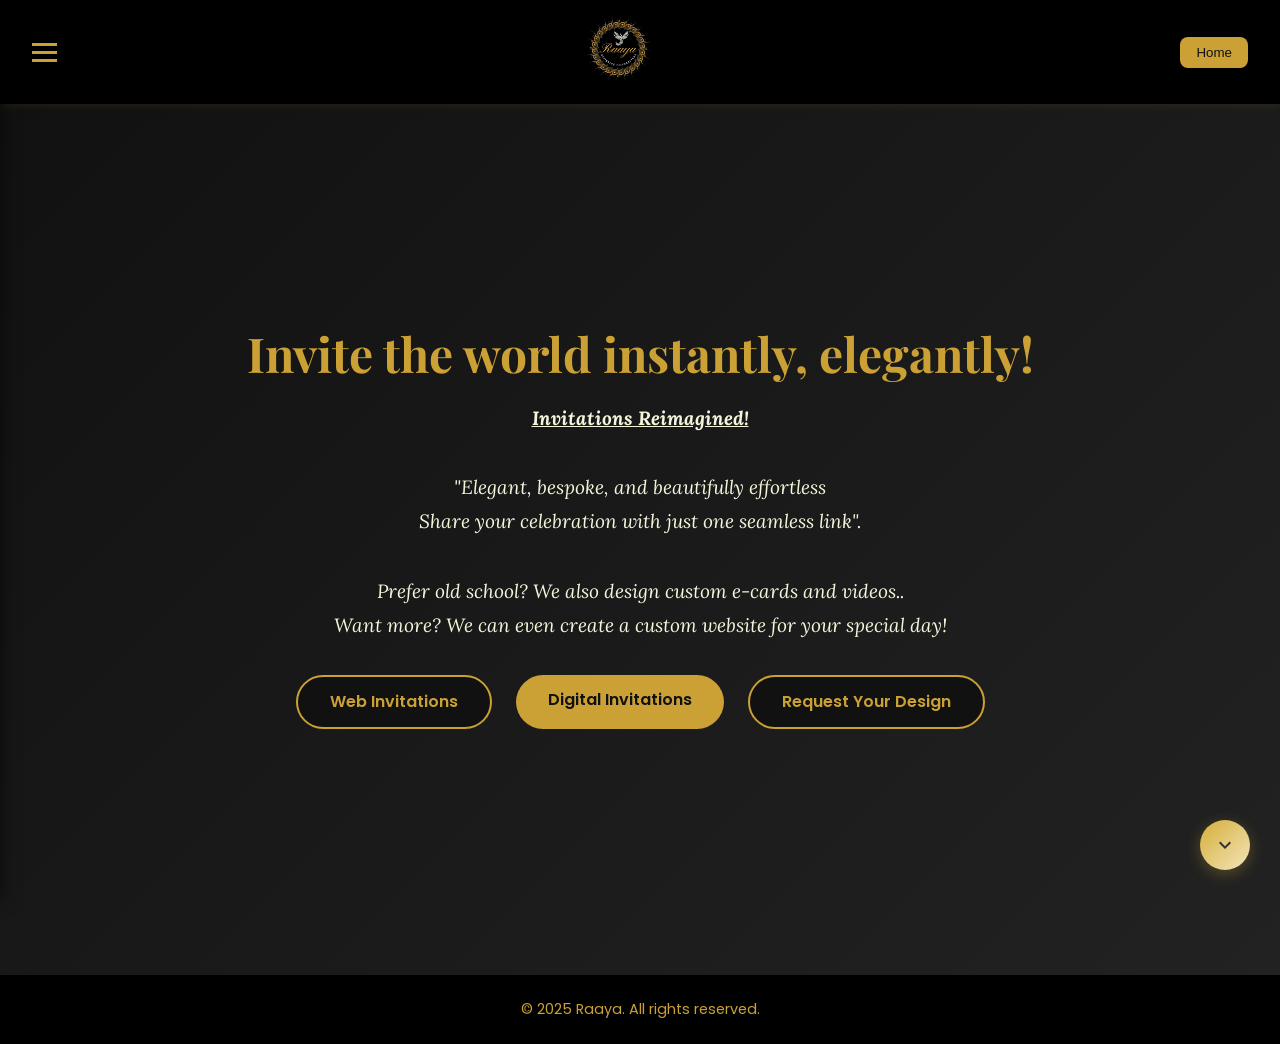
==== index.html @ 89b3c179 "final commit" ====
<!DOCTYPE html>
<html lang="en">
<head>
<meta charset="UTF-8">
<meta name="viewport" content="width=device-width, initial-scale=1.0">
<title>Luxury Digital Invitations</title>
<link rel="stylesheet" href="styles.css">
<link rel="stylesheet" href="scroll-indicator.css">
<link href="https://fonts.googleapis.com/css2?family=Lora:wght@400;700&family=Playfair+Display:wght@400;700&family=Poppins:wght@500;600&display=swap" rel="stylesheet">
<link rel="preconnect" href="https://fonts.googleapis.com">
<link rel="preconnect" href="https://fonts.gstatic.com" crossorigin>
<link href="https://fonts.googleapis.com/css2?family=Libertinus+Sans:ital,wght@0,400;0,700;1,400&display=swap" rel="stylesheet">
</head>
<body>
<div class="page-content">

<header class="header">
    <div class="header-container">
        <div class="hamburger-menu" id="hamburgerMenu"><span></span><span></span><span></span></div>
        <div class="logo-container">
            <img src="raaya_final_logo.jpg" alt="Raaya Logo" class="logo">
        </div>
        <button class="home-button" data-link="index.html">Home</button>
    </div>
</header>

<main class="middle-container">
    <section class="hero">
        <div class="hero-content">
            <h1 class="hero-title">Invite the world instantly, elegantly!</h1>
            <p class="hero-subtext"><em>
                <strong><u>Invitations Reimagined!</u></strong><br><br> "Elegant, bespoke, and beautifully effortless<br>
                 Share your celebration with just one seamless link".<br><br> Prefer old school? We also design custom e-cards and videos..
                 <br> Want more? We can even create a custom website for your special day!</em></p>
            </em></p>
            
            <!-- Buttons -->
            <div class="hero-buttons">
                
                <a href="demo.html" class="btn-black">Web Invitations</a>
                <a href="Gallery/gallery.html" class="btn-gold">Digital Invitations</a>
                <a href="contact.html" class="btn-black">Request Your Design</a>
            </div>
        </div>
        
    </section>
</main>

<footer class="footer">
    <div class="footer-content">
        <p>&copy; 2025 Raaya. All rights reserved.</p>
    </div>
</footer>

</div>

<nav class="overlay-menu" id="overlayMenu">
    <button class="close-menu" id="closeMenu">&times;</button>
    <div class="overlay-content">
        <button class="menu-button" data-link="about.html">About Us</button>
        <button class="menu-button" data-link="services.html">Services</button>
        <button class="menu-button" data-link="Gallery/gallery.html">E-cards</button>
        <button class="menu-button" data-link="demo.html">Web Invites</button>
        <button class="menu-button" data-link="contact.html">Contact Us</button>
    </div>
</nav>

<script src="script.js"></script>
<script src="scroll-indicator.js"></script>
</body>
</html>
---- styles.css ----
/* ===============================
   Variables
================================ */
:root {
    --gold: #CBA135;         /* Rich luxurious gold */
    --gold-hover: #B79027;   /* Darker gold for hover */
    --text-light: #f5f5dc;   /* Off-white for body text */
    --header-height: 65px;   /* Calculated: 65px logo + 2rem padding (32px) = 97px, but set to 65 for simplicity */
}

/* ===============================
   Reset & Base Styles
================================ */
* {
    margin: 0;
    padding: 0;
    box-sizing: border-box;
}

body, html {
    font-family: 'Poppins', sans-serif;
    scroll-behavior: smooth;
    background-color: #111;
    color: var(--gold);
}

/* Push content below fixed header */
.page-content {
    display: flex;
    flex-direction: column;
    min-height: 100vh;
    padding-top: 75px; /* Prevent content hiding */
}


/* ===============================
   Header
================================ */
.header {
    width: 100%;
    background-color:#000;
    padding: 1rem 2rem;
    position: fixed;
    top: 0;
    left: 0;
    z-index: 1000;
    box-shadow: 0 2px 8px rgba(203,161,53,0.1);
}

.header-container {
    display: flex;
    align-items: center;
    justify-content: space-between;
}

.logo {
    height: 65px;
    /* Increased size to fit better in header pane */
    /* Removed filter that was causing white square issue */
}

.home-button {
    background-color: var(--gold);
    color: #111;
    border: none;
    padding: 0.5rem 1rem;
    border-radius: 8px;
    cursor: pointer;
    font-weight: 500;
    transition: 0.3s;
    z-index: 1100; /* Ensure button is above other elements */
    position: relative;
}

.home-button:hover {
    background-color: var(--gold-hover);
}

/* ===============================
   Hamburger Menu
================================ */
.hamburger-menu {
    display: flex;
    flex-direction: column;
    cursor: pointer;
    gap: 5px;
}

.hamburger-menu span {
    width: 25px;
    height: 3px;
    background-color: var(--gold);
    transition: all 0.3s ease;
}

/* ===============================
   Overlay Side Menu - 50% width
================================ */
.overlay-menu {
    position: fixed;
    top: 0;
    left: -50%;
    width: 50%;
    height: 100%;
    background-color: #111;
    z-index: 2000;
    display: flex;
    flex-direction: column;
    align-items: center;
    justify-content: center;
    transition: left 0.4s ease;
    box-shadow: 2px 0 15px rgba(0,0,0,0.5);
}

.overlay-menu.active {
    left: 0;
}

/* Blur background when menu active */
.page-content.blur {
    filter: blur(5px);
    transition: filter 0.3s;
}

/* Close button - ENHANCED */
.close-menu {
    position: absolute;
    top: 20px;
    right: 20px;
    font-size: 3rem;
    background: none;
    border: none;
    color: var(--gold);
    cursor: pointer;
    width: 50px;
    height: 50px;
    display: flex;
    align-items: center;
    justify-content: center;
    border-radius: 50%;
    transition: background-color 0.3s;
}

.close-menu:hover {
    background-color: rgba(203, 161, 53, 0.1);
}

/* Overlay content - ENHANCED with larger buttons */
.overlay-content {
    display: flex;
    flex-direction: column;
    gap: 2rem;
    width: 80%;
    max-width: 350px;
}

/* Enhanced menu buttons - LARGER AND MORE ACCESSIBLE */
.menu-button {
    font-size: 1.6rem;
    padding: 1.2rem 2.5rem;
    background: var(--gold);
    color: #111;
    border: none;
    border-radius: 60px;
    cursor: pointer;
    transition: all 0.3s ease;
    font-weight: 600;
    width: 100%;
    min-height: 65px;
    text-align: center;
    box-shadow: 0 4px 15px rgba(203, 161, 53, 0.3);
}

.menu-button:hover {
    background-color: var(--gold-hover);
    transform: translateY(-3px);
    box-shadow: 0 6px 20px rgba(203, 161, 53, 0.4);
}

.menu-button:active {
    transform: translateY(-1px);
    box-shadow: 0 3px 10px rgba(203, 161, 53, 0.3);
}

/* ===============================
   Hero Section
================================ */
.hero {
    display: flex;
    align-items: center;
    justify-content: center;
    text-align: center;
    height: 100vh;
    padding: 0 2rem;
    background: linear-gradient(135deg, #111 0%, #222 100%);
}

.hero-title {
    font-family: 'Playfair Display', serif;
    font-size: 3rem;
    margin-bottom: 1rem;
    color: var(--gold);
}

.hero-subtext {
    font-family: 'Lora', serif;
    font-size: 1.2rem;
    color: var(--text-light);
    line-height: 1.8;
}

/* Hero Buttons */
.hero-buttons {
    margin-top: 2rem;
    display: flex;
    gap: 1.5rem;
    justify-content: center;
    flex-wrap: wrap;
    z-index: 1100; /* Ensure buttons are above other elements */
    position: relative;
}

.btn-gold {
    background-color: var(--gold);
    color: #111;
    padding: 0.8rem 2rem;
    border-radius: 50px;
    font-weight: 600;
    text-decoration: none;
    transition: 0.3s;
}

.btn-gold:hover {
    background-color: var(--gold-hover);
    color: #111;
}

.btn-black {
    background-color: #111;
    color: var(--gold);
    border: 2px solid var(--gold);
    padding: 0.8rem 2rem;
    border-radius: 50px;
    font-weight: 600;
    text-decoration: none;
    transition: 0.3s;
}

.btn-black:hover {
    background-color: var(--gold);
    color: #111;
}


.btn-demo:hover {
    background-color: var(--gold);
    color: #111;
}

/* ===============================
   About Section
================================ */
.about-container {
    max-width: 900px;
    margin: 120px auto 60px auto;
    padding: 0 2rem;
    text-align: justify;
}

.about-title {
    font-family: 'Libertinus Sans', serif;
    font-size: 3.5rem;
    margin-bottom: 1rem;
    font-style: italic;
    text-align: center;
    color: var(--gold);
}

.about-text {
    font-family: 'Lora', serif;
    font-size: 1.15rem;
    line-height: 1.9;
    margin-bottom: 1.5rem;
    color: var(--text-light);
    letter-spacing: 0.5px;
    text-align: justify;
}

/* ===============================
   Services Section
================================ */
.services-container {
    max-width: 1100px;
    margin: 120px auto 60px auto;
    padding: 0 2rem;
    text-align: center;
}

.services-title {
    font-family: 'Playfair Display', serif;
    font-size: 2.5rem;
    margin-bottom: 2rem;
    color: var(--gold);
}

.services-grid {
    display: grid;
    grid-template-columns: repeat(auto-fit, minmax(280px, 1fr));
    gap: 2rem;
}

/* ===============================
   Service Cards with Shimmer
================================ */
.service-card {
    background: #222;
    border-radius: 15px;
    padding: 2rem;
    position: relative;
    overflow: hidden;
    box-shadow: 0 5px 15px rgba(203,161,53,0.15);
    transition: transform 0.3s, box-shadow 0.3s;
    color: var(--text-light);
}

/* Shimmer animation */
.service-card::before {
    content: '';
    position: absolute;
    top: 0; left: -75%;
    width: 50%;
    height: 100%;
    background: linear-gradient(
        120deg,
        rgba(203,161,53,0) 0%,
        rgba(203,161,53,0.4) 50%,
        rgba(203,161,53,0) 100%
    );
    transform: skewX(-25deg);
    animation: shimmer 2.5s infinite;
}

@keyframes shimmer {
    0% { left: -75%; }
    100% { left: 125%; }
}

/* Hover effect */
.service-card:hover {
    transform: translateY(-5px);
    box-shadow: 0 8px 25px rgba(203,161,53,0.4);
}

.service-card h2 {
    font-family: 'Playfair Display', serif;
    font-size: 1.5rem;
    margin-bottom: 1rem;
    color: var(--gold);
    position: relative;
    z-index: 1;
}

.service-card p {
    font-family: 'Lora', serif;
    font-size: 1rem;
    color: var(--text-light);
    position: relative;
    z-index: 1;
}

/* Services Button */
.btn-primary {
    display: inline-block;
    padding: 0.8rem 2rem;
    background-color: var(--gold);
    color: #111;
    text-decoration: none;
    border-radius: 50px;
    margin-top: 1.5rem;
    font-weight: 600;
    transition: 0.3s;
}

.btn-primary:hover {
    background-color: var(--gold-hover);
}

.services-tagline {
    font-family: 'Lora', serif;
    font-size: 1.2rem;
    margin-top: 1.5rem;
    font-style: italic;
    color: var(--text-light);
}

/* ===============================
   Footer
================================ */
.footer {
    background-color: #000;
    padding: 1.5rem 2rem;
    text-align: center;
    margin-top: auto;
}

.footer p {
    font-size: 0.9rem;
    color: var(--gold);
}

/* ===============================
   Scroll Animation
================================ */
.hero, .about-container, .services-container, .service-card {
    opacity: 0;
    transform: translateY(30px);
    transition: all 0.8s ease-out;
}

.scrolled {
    opacity: 1;
    transform: translateY(0);
}

/* ===============================
   Responsive Styles
================================ */
@media (max-width: 1024px) {
    .header-container {
        padding: 0 1rem;
    }
    
    .home-button {
        padding: 0.4rem 0.8rem;
        font-size: 0.9rem;
    }
    
    .hero-title {
        font-size: 2.5rem;
    }
    
    .hero-subtext {
        font-size: 1.1rem;
    }
    
    .about-title, .services-title {
        font-size: 2rem;
    }
    
    .about-text, .service-card p {
        font-size: 1rem;
    }
    
    .services-grid {
        gap: 1.5rem;
    }
}

@media (max-width: 768px) {
    .hero-title {
        font-size: 2.2rem;
    }
    .hero-subtext {
        font-size: 1rem;
    }
    .about-title, .services-title {
        font-size: 1.8rem;
    }
    .menu-button {
        font-size: 1.4rem;
        padding: 1rem 2rem;
        min-height: 60px;
    }
}

@media (max-width: 480px) {
    .hero-title {
        font-size: 1.8rem;
    }
    .hero-subtext {
        font-size: 0.95rem;
    }
    .about-title, .services-title {
        font-size: 1.5rem;
    }
    .about-text, .service-card p {
        font-size: 0.9rem;
    }
    .services-grid {
        grid-template-columns: 1fr;
        gap: 1rem;
    }
    .home-button {
        padding: 0.3rem 0.6rem;
        font-size: 0.85rem;
    }
    .menu-button {
        font-size: 1.3rem;
        padding: 0.9rem 1.8rem;
        min-height: 55px;
    }
}

/* Hamburger Animation */
.hamburger-menu.active span:nth-child(1) {
    transform: rotate(45deg) translate(5px, 5px);
}

.hamburger-menu.active span:nth-child(2) {
    opacity: 0;
}

.hamburger-menu.active span:nth-child(3) {
    transform: rotate(-45deg) translate(5px, -5px);
}

@media (max-width: 768px) {
    :root {
      --header-height: 65px; /* slightly taller header for mobile */
    }
  }
---- scroll-indicator.css ----
/* Scroll Indicator Styles */
.scroll-indicator {
    position: fixed;
    bottom: 30px;
    right: 30px;
    width: 50px;
    height: 50px;
    background: linear-gradient(135deg, #d4af37, #f4e4bc);
    border-radius: 50%;
    display: flex;
    align-items: center;
    justify-content: center;
    cursor: pointer;
    box-shadow: 0 4px 15px rgba(212, 175, 55, 0.3);
    transition: all 0.3s ease;
    z-index: 1000;
    opacity: 0;
    visibility: hidden;
}

.scroll-indicator.show {
    opacity: 1;
    visibility: visible;
}

.scroll-indicator:hover {
    transform: translateY(-2px);
    box-shadow: 0 6px 20px rgba(212, 175, 55, 0.4);
}

.scroll-indicator .scroll-icon {
    width: 24px;
    height: 24px;
    fill: #333;
    transition: transform 0.3s ease;
}

.scroll-indicator .scroll-icon.up {
    transform: rotate(180deg);
}

.scroll-indicator:hover .scroll-icon {
    transform: translateY(2px);
}

.scroll-indicator:hover .scroll-icon.up {
    transform: rotate(180deg) translateY(2px);
}

@media (max-width: 768px) {
    .scroll-indicator {
        bottom: 20px;
        right: 20px;
        width: 45px;
        height: 45px;
    }
    
    .scroll-indicator .scroll-icon {
        width: 20px;
        height: 20px;
    }
}

@media (max-width: 480px) {
    .scroll-indicator {
        bottom: 15px;
        right: 15px;
        width: 40px;
        height: 40px;
    }
    
    .scroll-indicator .scroll-icon {
        width: 18px;
        height: 18px;
    }
}
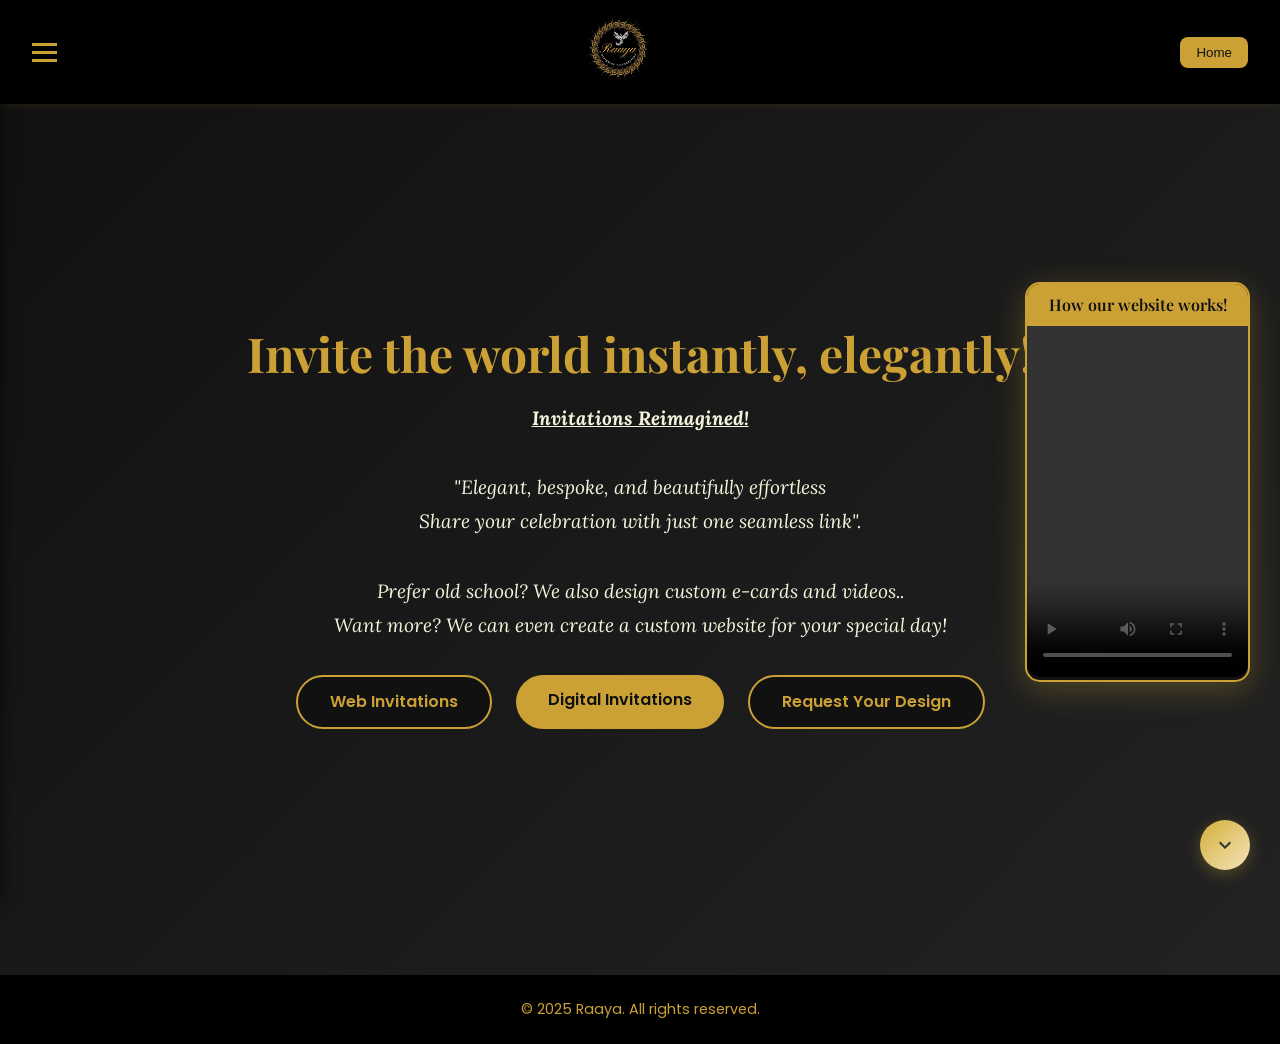
==== commit b0b8f533: "Second commit" ====
--- a/index.html
+++ b/index.html
@@ -36,15 +36,35 @@
             
             <!-- Buttons -->
             <div class="hero-buttons">
-                
+
                 <a href="demo.html" class="btn-black">Web Invitations</a>
                 <a href="Gallery/gallery.html" class="btn-gold">Digital Invitations</a>
                 <a href="contact.html" class="btn-black">Request Your Design</a>
             </div>
+
+            <!-- Tutorial Text -->
+            <p class="tutorial-text">Watch the below tutorial to understand how our website works</p>
         </div>
-        
+
     </section>
 </main>
+
+<!-- Floating Video Container -->
+<div class="floating-video-container">
+    <div class="video-header">
+        <h3>How our website works!</h3>
+    </div>
+    <div class="video-wrapper">
+        <video id="tutorialVideo" controls controlsList="nodownload" oncontextmenu="return false;" disablePictureInPicture>
+            <source src="Raaya_Tutorial.mp4" type="video/mp4">
+            Your browser does not support the video tag.
+        </video>
+        <!-- Background Audio -->
+        <audio id="tutorialBGM" preload="none">
+            <source src="tutorial_bgm.mp3" type="audio/mpeg">
+        </audio>
+    </div>
+</div>
 
 <footer class="footer">
     <div class="footer-content">
@@ -67,5 +87,6 @@
 
 <script src="script.js"></script>
 <script src="scroll-indicator.js"></script>
+<script src="video-popup.js"></script>
 </body>
 </html>
--- a/styles.css
+++ b/styles.css
@@ -218,6 +218,24 @@
     flex-wrap: wrap;
     z-index: 1100; /* Ensure buttons are above other elements */
     position: relative;
+}
+
+/* Tutorial Text */
+.tutorial-text {
+    margin-top: 1.5rem;
+    font-family: 'Lora', serif;
+    font-size: 1.1rem;
+    color: var(--text-light);
+    text-align: center;
+    font-style: italic;
+    opacity: 0.9;
+}
+
+/* Hide tutorial text on desktop/tablet, show only on mobile */
+@media (min-width: 769px) {
+    .tutorial-text {
+        display: none;
+    }
 }
 
 .btn-gold {
@@ -394,6 +412,54 @@
 }
 
 /* ===============================
+   Floating Video Container (9:16 aspect ratio, middle-right position on desktop, below content on mobile)
+================================ */
+.floating-video-container {
+    position: fixed;
+    top: 50%;
+    right: 30px;
+    transform: translateY(-50%);
+    width: 225px; /* 9:16 aspect ratio width */
+    height: 400px; /* 9:16 aspect ratio height */
+    background: #111;
+    border-radius: 15px;
+    box-shadow: 0 8px 32px rgba(203, 161, 53, 0.3);
+    z-index: 1000;
+    overflow: hidden;
+    border: 2px solid var(--gold);
+    margin: 2rem auto 0; /* Add spacing back for desktop fixed positioning */
+}
+
+.video-header {
+    background: var(--gold);
+    color: #111;
+    padding: 10px 15px;
+    text-align: center;
+    border-bottom: 1px solid rgba(203, 161, 53, 0.3);
+}
+
+.video-header h3 {
+    font-family: 'Playfair Display', serif;
+    font-size: 1rem;
+    margin: 0;
+    font-weight: 600;
+}
+
+.video-wrapper {
+    width: 100%;
+    height: calc(100% - 45px); /* Subtract header height */
+    position: relative;
+}
+
+.floating-video-container video {
+    width: 100%;
+    height: 100%;
+    object-fit: contain;
+    background: #111;
+    border-radius: 0 0 13px 13px;
+}
+
+/* ===============================
    Footer
 ================================ */
 .footer {
@@ -423,36 +489,47 @@
 }
 
 /* ===============================
-   Responsive Styles
+   Responsive Styles for Floating Video Container
 ================================ */
 @media (max-width: 1024px) {
     .header-container {
         padding: 0 1rem;
     }
-    
+
     .home-button {
         padding: 0.4rem 0.8rem;
         font-size: 0.9rem;
     }
-    
+
     .hero-title {
         font-size: 2.5rem;
     }
-    
+
     .hero-subtext {
         font-size: 1.1rem;
     }
-    
+
     .about-title, .services-title {
         font-size: 2rem;
     }
-    
+
     .about-text, .service-card p {
         font-size: 1rem;
     }
-    
+
     .services-grid {
         gap: 1.5rem;
+    }
+
+    /* Adjust floating video position for tablets */
+    .floating-video-container {
+        width: 200px;
+        height: 355px; /* Maintain 9:16 ratio */
+        right: 20px;
+    }
+
+    .video-header h3 {
+        font-size: 0.9rem;
     }
 }
 
@@ -471,14 +548,36 @@
         padding: 1rem 2rem;
         min-height: 60px;
     }
+
+    /* Adjust floating video for smaller tablets/mobile landscape */
+    .floating-video-container {
+        width: 180px;
+        height: 320px; /* Maintain 9:16 ratio */
+        right: 15px;
+        top: 60%; /* Move slightly lower to avoid header overlap */
+    }
+
+    .video-header h3 {
+        font-size: 0.8rem;
+        padding: 8px 12px;
+    }
 }
 
 @media (max-width: 480px) {
+    .hero {
+        height: auto; /* Allow hero to size naturally on mobile */
+        min-height: 100vh; /* Minimum full height */
+        padding-bottom: 2rem; /* Add bottom padding for video integration */
+    }
+
     .hero-title {
         font-size: 1.8rem;
     }
     .hero-subtext {
         font-size: 0.95rem;
+    }
+    .tutorial-text {
+        font-size: 1rem;
     }
     .about-title, .services-title {
         font-size: 1.5rem;
@@ -499,6 +598,26 @@
         padding: 0.9rem 1.8rem;
         min-height: 55px;
     }
+
+    /* Integrate floating video with hero section on mobile */
+    .floating-video-container {
+        position: static; /* Remove fixed positioning */
+        transform: none; /* Remove transform */
+        width: 100%; /* Full width */
+        max-width: 300px; /* Max width for readability */
+        height: 533px; /* Maintain 9:16 ratio for full width */
+        margin: 20px auto 40px auto; /* Reduced top margin, added bottom margin */
+        right: auto; /* Reset right positioning */
+        top: auto; /* Reset top positioning */
+        background: linear-gradient(135deg, #111 0%, #222 100%); /* Match hero background */
+        border-radius: 15px;
+        box-shadow: 0 8px 32px rgba(203, 161, 53, 0.3);
+    }
+
+    .video-header h3 {
+        font-size: 1rem; /* Larger text for mobile */
+        padding: 12px 15px; /* More padding */
+    }
 }
 
 /* Hamburger Animation */
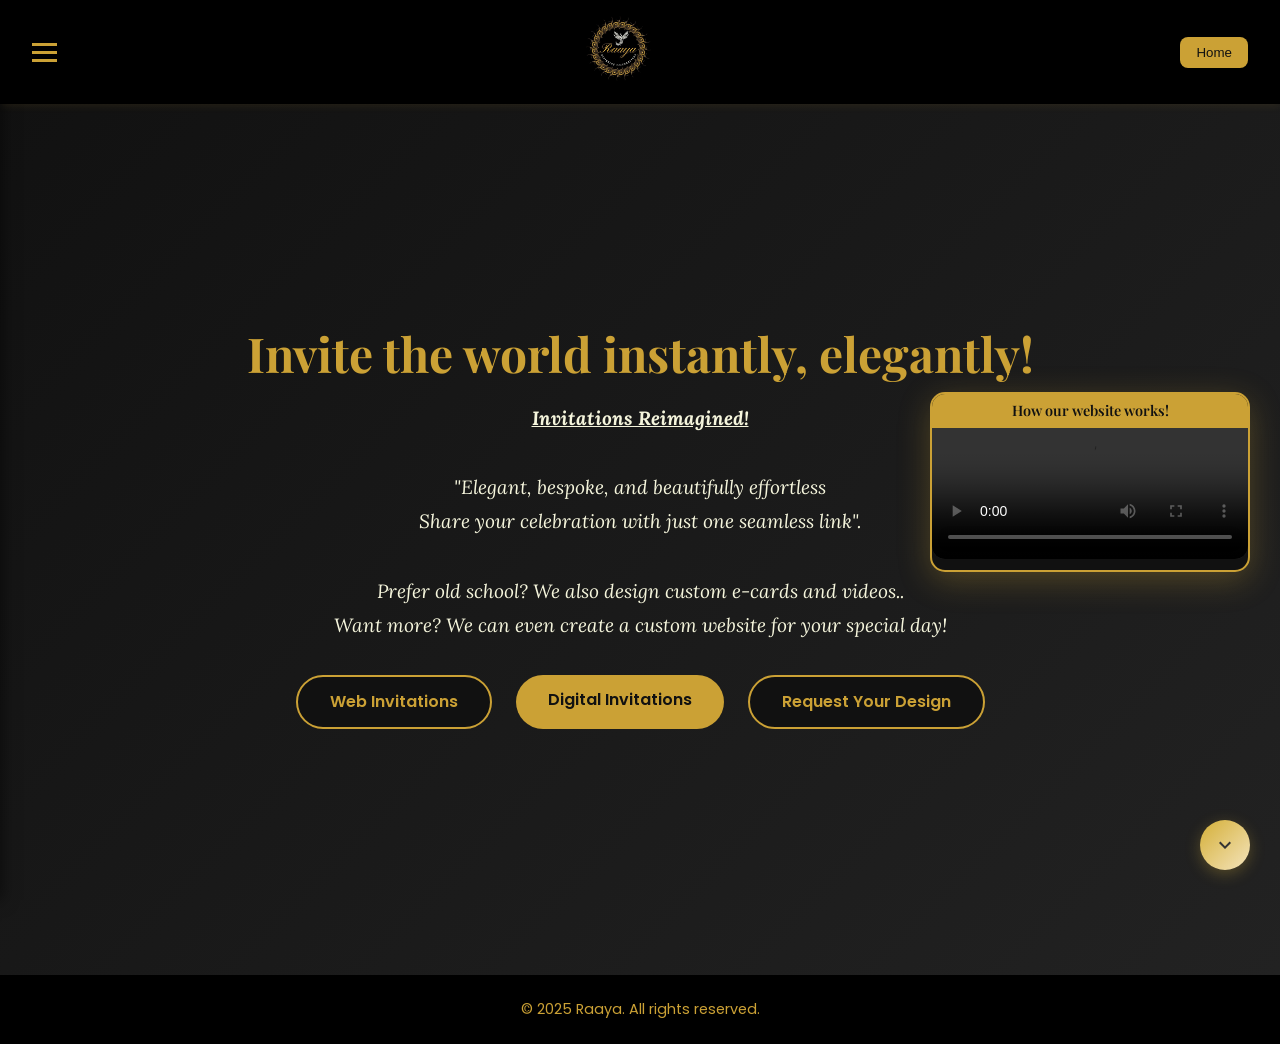
==== commit a95491f6: "Second commit" ====
--- a/index.html
+++ b/index.html
@@ -56,7 +56,8 @@
     </div>
     <div class="video-wrapper">
         <video id="tutorialVideo" controls controlsList="nodownload" oncontextmenu="return false;" disablePictureInPicture>
-            <source src="Raaya_Tutorial.mp4" type="video/mp4">
+            <source src="1.mp4" type="video/mp4" media="(max-width: 768px)">
+            <source src="2.mp4" type="video/mp4" media="(min-width: 769px)">
             Your browser does not support the video tag.
         </video>
         <!-- Background Audio -->
--- a/styles.css
+++ b/styles.css
@@ -412,15 +412,15 @@
 }
 
 /* ===============================
-   Floating Video Container (9:16 aspect ratio, middle-right position on desktop, below content on mobile)
+   Floating Video Container (9:16 aspect ratio on mobile, 16:9 horizontal on desktop)
 ================================ */
 .floating-video-container {
     position: fixed;
     top: 50%;
     right: 30px;
     transform: translateY(-50%);
-    width: 225px; /* 9:16 aspect ratio width */
-    height: 400px; /* 9:16 aspect ratio height */
+    width: 320px; /* 16:9 aspect ratio width for desktop */
+    height: 180px; /* 16:9 aspect ratio height for desktop */
     background: #111;
     border-radius: 15px;
     box-shadow: 0 8px 32px rgba(203, 161, 53, 0.3);
@@ -433,16 +433,17 @@
 .video-header {
     background: var(--gold);
     color: #111;
-    padding: 10px 15px;
+    padding: 8px 12px;
     text-align: center;
     border-bottom: 1px solid rgba(203, 161, 53, 0.3);
 }
 
 .video-header h3 {
     font-family: 'Playfair Display', serif;
-    font-size: 1rem;
+    font-size: 0.9rem;
     margin: 0;
     font-weight: 600;
+    line-height: 1.2;
 }
 
 .video-wrapper {
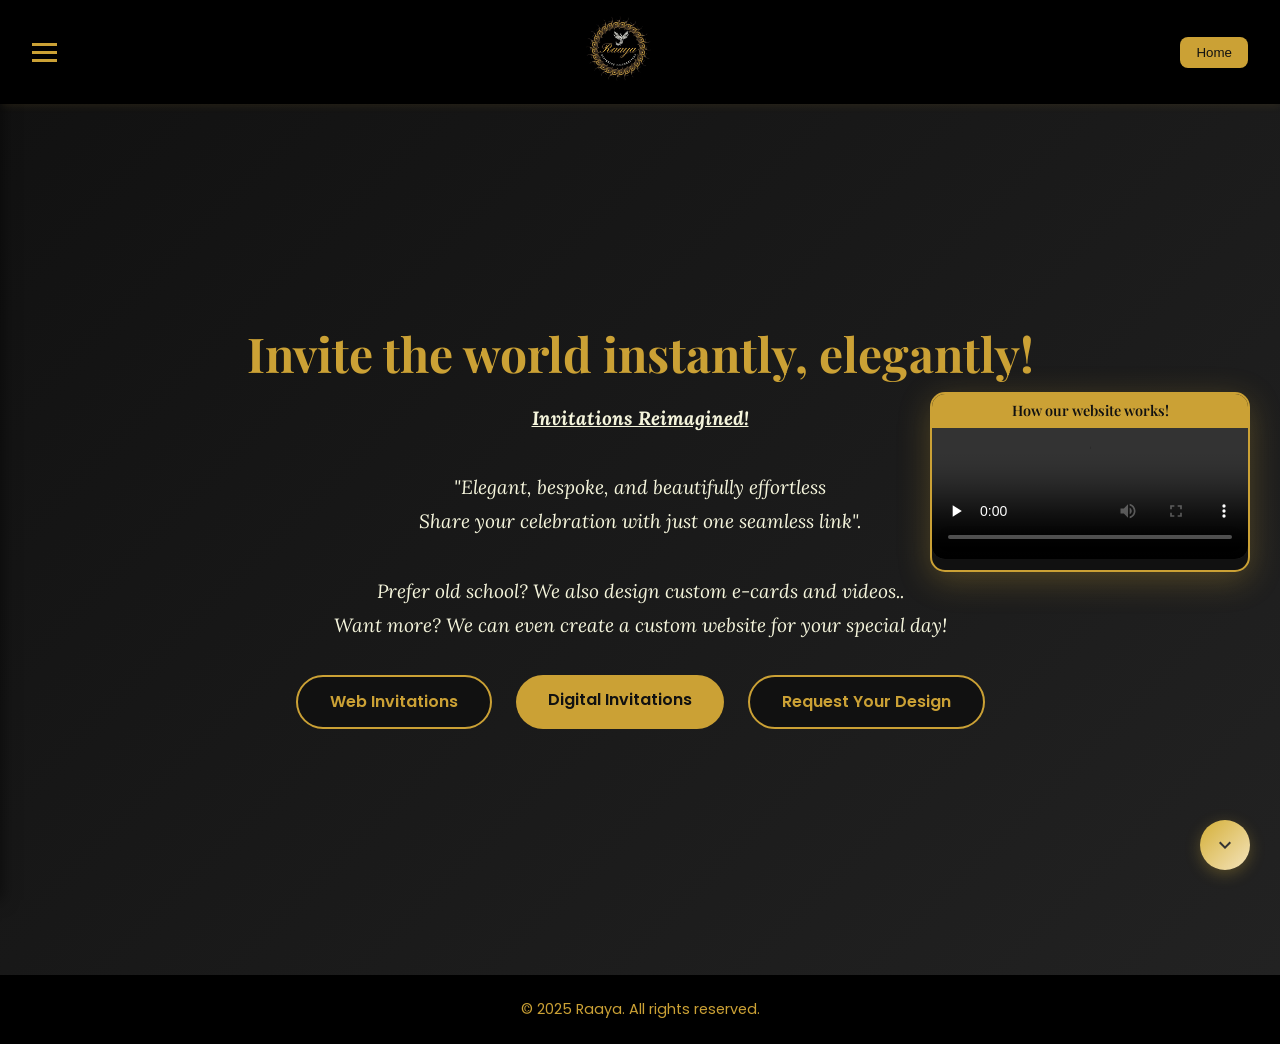
==== commit 582a713f: "Final commit" ====
--- a/index.html
+++ b/index.html
@@ -18,7 +18,7 @@
     <div class="header-container">
         <div class="hamburger-menu" id="hamburgerMenu"><span></span><span></span><span></span></div>
         <div class="logo-container">
-            <img src="raaya_final_logo.jpg" alt="Raaya Logo" class="logo">
+            <img src="raaya_final_logo.jpg" alt="Raaya Logo" class="logo" oncontextmenu="return false;" ondragstart="return false;" onselectstart="return false;" style="user-select: none; -webkit-user-select: none; -moz-user-select: none; -ms-user-select: none;">
         </div>
         <button class="home-button" data-link="index.html">Home</button>
     </div>
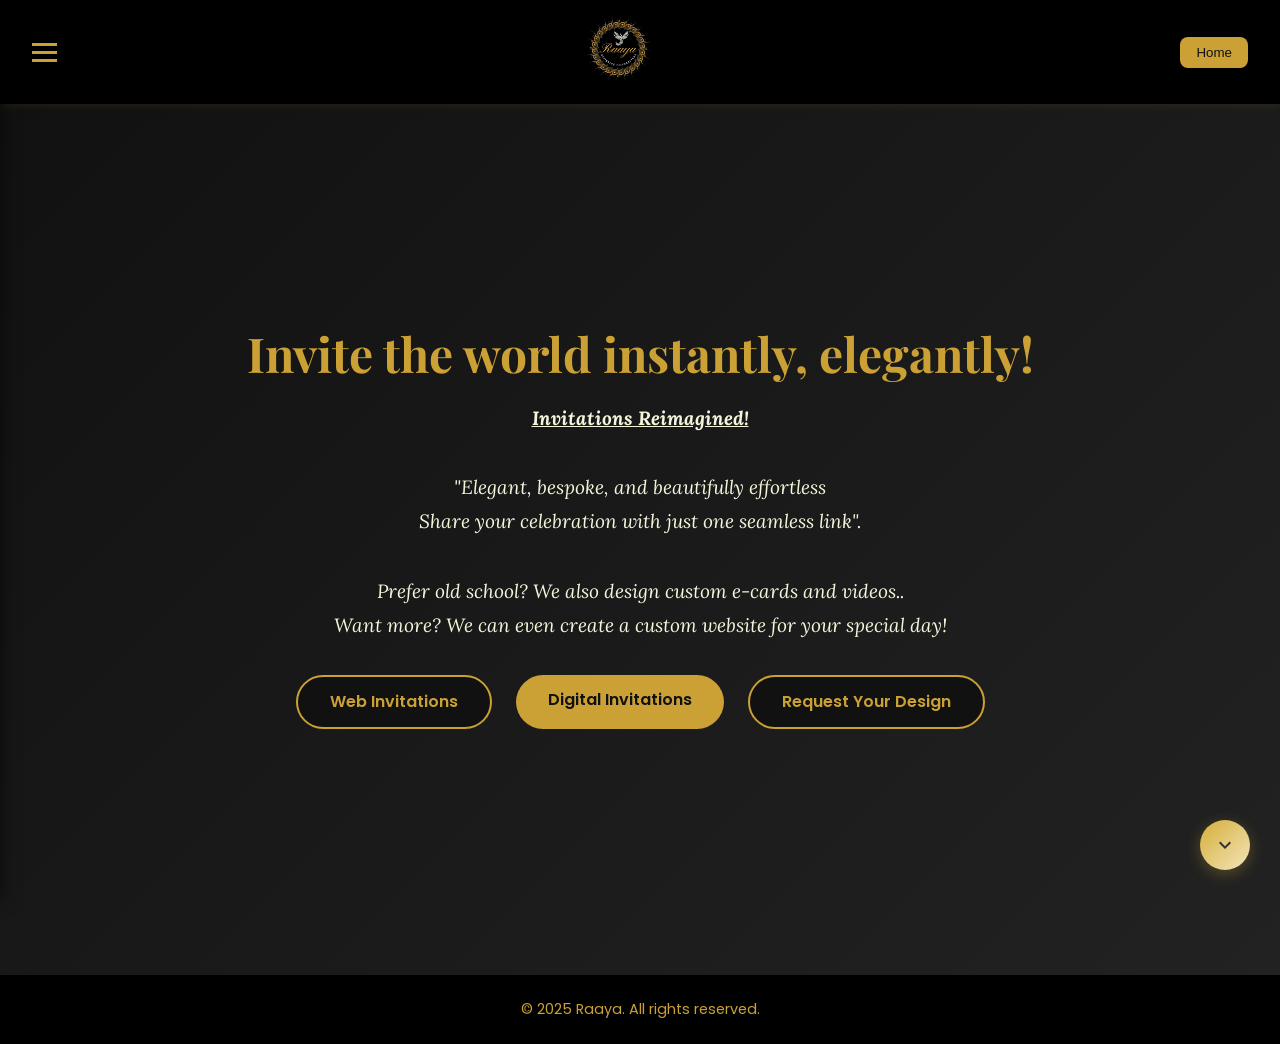
==== commit 67fcff75: "Final commit" ====
--- a/index.html
+++ b/index.html
@@ -42,30 +42,10 @@
                 <a href="contact.html" class="btn-black">Request Your Design</a>
             </div>
 
-            <!-- Tutorial Text -->
-            <p class="tutorial-text">Watch the below tutorial to understand how our website works</p>
         </div>
 
     </section>
 </main>
-
-<!-- Floating Video Container -->
-<div class="floating-video-container">
-    <div class="video-header">
-        <h3>How our website works!</h3>
-    </div>
-    <div class="video-wrapper">
-        <video id="tutorialVideo" controls controlsList="nodownload" oncontextmenu="return false;" disablePictureInPicture>
-            <source src="1.mp4" type="video/mp4" media="(max-width: 768px)">
-            <source src="2.mp4" type="video/mp4" media="(min-width: 769px)">
-            Your browser does not support the video tag.
-        </video>
-        <!-- Background Audio -->
-        <audio id="tutorialBGM" preload="none">
-            <source src="tutorial_bgm.mp3" type="audio/mpeg">
-        </audio>
-    </div>
-</div>
 
 <footer class="footer">
     <div class="footer-content">
@@ -78,16 +58,15 @@
 <nav class="overlay-menu" id="overlayMenu">
     <button class="close-menu" id="closeMenu">&times;</button>
     <div class="overlay-content">
-        <button class="menu-button" data-link="about.html">About Us</button>
+        <button class="menu-button" data-link="about.html">About</button>
         <button class="menu-button" data-link="services.html">Services</button>
         <button class="menu-button" data-link="Gallery/gallery.html">E-cards</button>
         <button class="menu-button" data-link="demo.html">Web Invites</button>
-        <button class="menu-button" data-link="contact.html">Contact Us</button>
+        <button class="menu-button" data-link="contact.html">Contact</button>
     </div>
 </nav>
 
 <script src="script.js"></script>
 <script src="scroll-indicator.js"></script>
-<script src="video-popup.js"></script>
 </body>
 </html>
--- a/styles.css
+++ b/styles.css
@@ -30,6 +30,13 @@
     flex-direction: column;
     min-height: 100vh;
     padding-top: 75px; /* Prevent content hiding */
+}
+
+/* Increase padding on mobile to ensure hero title is below header */
+@media (max-width: 768px) {
+    .page-content {
+        padding-top: 100px;
+    }
 }
 
 
@@ -94,7 +101,7 @@
 }
 
 /* ===============================
-   Overlay Side Menu - 50% width
+   Overlay Side Menu - 50% width on desktop, 75% on mobile
 ================================ */
 .overlay-menu {
     position: fixed;
@@ -114,6 +121,14 @@
 
 .overlay-menu.active {
     left: 0;
+}
+
+/* Mobile responsive overlay menu - 75% width */
+@media (max-width: 768px) {
+    .overlay-menu {
+        width: 75%;
+        left: -75%;
+    }
 }
 
 /* Blur background when menu active */
@@ -169,6 +184,9 @@
     min-height: 65px;
     text-align: center;
     box-shadow: 0 4px 15px rgba(203, 161, 53, 0.3);
+    white-space: nowrap;
+    overflow: hidden;
+    text-overflow: ellipsis;
 }
 
 .menu-button:hover {
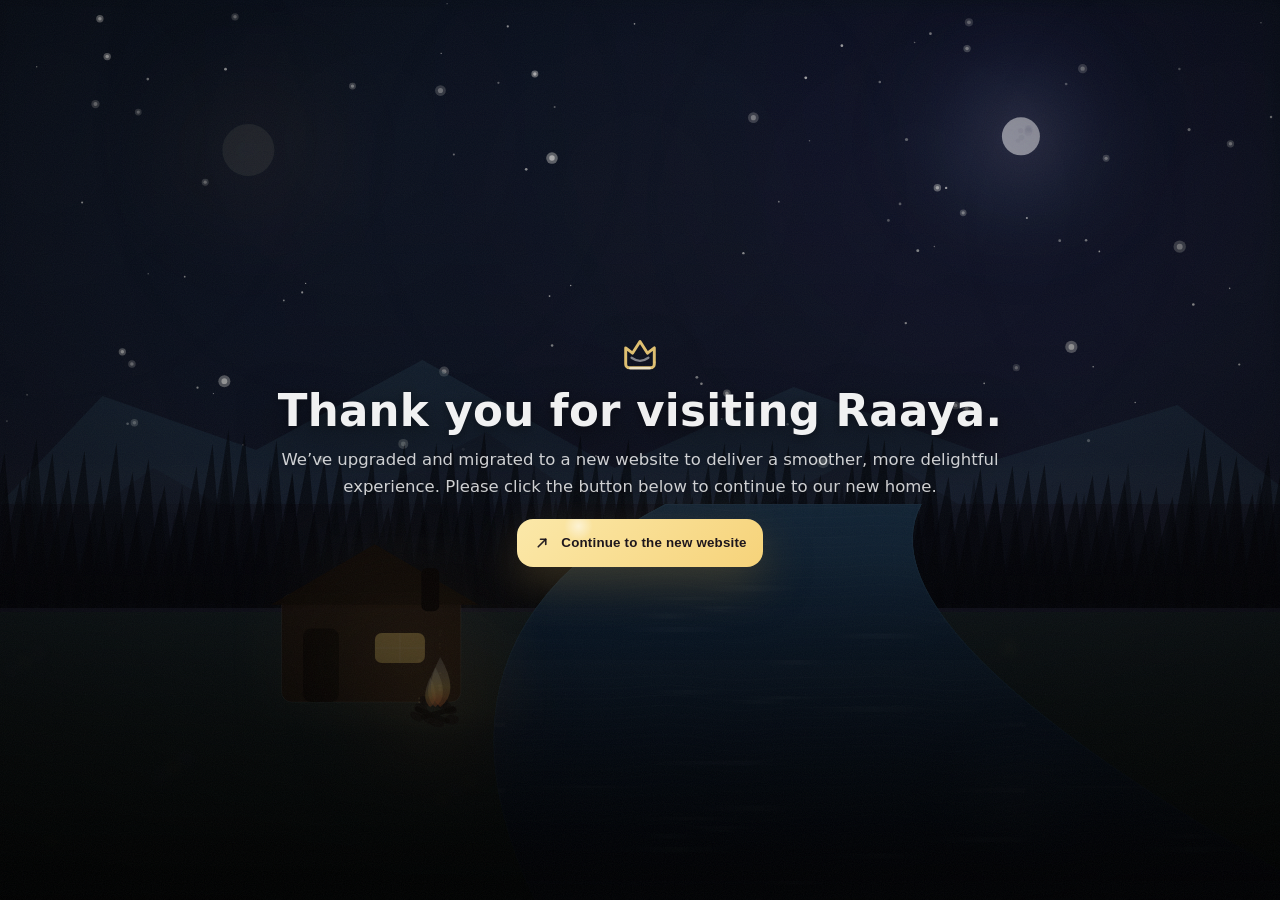
==== commit 1f25f8d0: "Add files via upload" ====
--- a/index.html
+++ b/index.html
@@ -1,72 +1,1106 @@
-<!DOCTYPE html>
-<html lang="en">
-<head>
-<meta charset="UTF-8">
-<meta name="viewport" content="width=device-width, initial-scale=1.0">
-<title>Luxury Digital Invitations</title>
-<link rel="stylesheet" href="styles.css">
-<link rel="stylesheet" href="scroll-indicator.css">
-<link href="https://fonts.googleapis.com/css2?family=Lora:wght@400;700&family=Playfair+Display:wght@400;700&family=Poppins:wght@500;600&display=swap" rel="stylesheet">
-<link rel="preconnect" href="https://fonts.googleapis.com">
-<link rel="preconnect" href="https://fonts.gstatic.com" crossorigin>
-<link href="https://fonts.googleapis.com/css2?family=Libertinus+Sans:ital,wght@0,400;0,700;1,400&display=swap" rel="stylesheet">
-</head>
-<body>
-<div class="page-content">
-
-<header class="header">
-    <div class="header-container">
-        <div class="hamburger-menu" id="hamburgerMenu"><span></span><span></span><span></span></div>
-        <div class="logo-container">
-            <img src="raaya_final_logo.jpg" alt="Raaya Logo" class="logo" oncontextmenu="return false;" ondragstart="return false;" onselectstart="return false;" style="user-select: none; -webkit-user-select: none; -moz-user-select: none; -ms-user-select: none;">
-        </div>
-        <button class="home-button" data-link="index.html">Home</button>
-    </div>
-</header>
-
-<main class="middle-container">
-    <section class="hero">
-        <div class="hero-content">
-            <h1 class="hero-title">Invite the world instantly, elegantly!</h1>
-            <p class="hero-subtext"><em>
-                <strong><u>Invitations Reimagined!</u></strong><br><br> "Elegant, bespoke, and beautifully effortless<br>
-                 Share your celebration with just one seamless link".<br><br> Prefer old school? We also design custom e-cards and videos..
-                 <br> Want more? We can even create a custom website for your special day!</em></p>
-            </em></p>
-            
-            <!-- Buttons -->
-            <div class="hero-buttons">
-
-                <a href="demo.html" class="btn-black">Web Invitations</a>
-                <a href="Gallery/gallery.html" class="btn-gold">Digital Invitations</a>
-                <a href="contact.html" class="btn-black">Request Your Design</a>
-            </div>
-
-        </div>
-
-    </section>
-</main>
-
-<footer class="footer">
-    <div class="footer-content">
-        <p>&copy; 2025 Raaya. All rights reserved.</p>
-    </div>
-</footer>
-
-</div>
-
-<nav class="overlay-menu" id="overlayMenu">
-    <button class="close-menu" id="closeMenu">&times;</button>
-    <div class="overlay-content">
-        <button class="menu-button" data-link="about.html">About</button>
-        <button class="menu-button" data-link="services.html">Services</button>
-        <button class="menu-button" data-link="Gallery/gallery.html">E-cards</button>
-        <button class="menu-button" data-link="demo.html">Web Invites</button>
-        <button class="menu-button" data-link="contact.html">Contact</button>
-    </div>
-</nav>
-
-<script src="script.js"></script>
-<script src="scroll-indicator.js"></script>
-</body>
-</html>
+<!DOCTYPE html>
+<html lang="en">
+<head>
+  <meta charset="UTF-8" />
+  <meta name="viewport" content="width=device-width, initial-scale=1" />
+  <meta name="color-scheme" content="dark light" />
+  <title>Raaya — We’ve Moved</title>
+  <style>
+    :root{
+      --bg0:#070610;
+      --bg1:#0b0a1b;
+      --royal:#5b2cff;
+      --royal2:#8a5cff;
+      --gold:#f6d37a;
+      --gold2:#fbe8a9;
+      --text: rgba(255,255,255,.94);
+      --muted: rgba(255,255,255,.80);
+      --ring: 0 0 0 4px rgba(246, 211, 122, .25), 0 0 0 1px rgba(246, 211, 122, .35) inset;
+    }
+
+    *{ box-sizing: border-box; }
+    html, body{ height: 100%; }
+    body{
+      margin:0;
+      font-family: ui-sans-serif, system-ui, -apple-system, Segoe UI, Roboto, Helvetica, Arial, "Apple Color Emoji","Segoe UI Emoji";
+      color: var(--text);
+      background: radial-gradient(1200px 900px at 20% 0%, rgba(91,44,255,.35), transparent 60%),
+                  radial-gradient(900px 700px at 80% 20%, rgba(246,211,122,.22), transparent 65%),
+                  linear-gradient(180deg, var(--bg0), var(--bg1));
+      overflow: hidden;
+    }
+
+    canvas#scene{
+      position: fixed;
+      inset: 0;
+      width: 100%;
+      height: 100%;
+      display:block;
+      z-index: 0;
+      filter: saturate(1.05) contrast(1.05);
+    }
+
+    .vignette{
+      position: fixed;
+      inset: 0;
+      z-index: 1;
+      pointer-events: none;
+      background:
+        radial-gradient(1200px 800px at 50% 40%, transparent 35%, rgba(0,0,0,.42) 80%),
+        linear-gradient(180deg, rgba(0,0,0,.26), rgba(0,0,0,.60));
+      mix-blend-mode: multiply;
+    }
+
+    .grain{
+      position: fixed;
+      inset: -60px;
+      z-index: 2;
+      pointer-events: none;
+      opacity: .14;
+      background-image:
+        url("data:image/svg+xml,%3Csvg xmlns='http://www.w3.org/2000/svg' width='240' height='240'%3E%3Cfilter id='n'%3E%3CfeTurbulence type='fractalNoise' baseFrequency='.9' numOctaves='3' stitchTiles='stitch'/%3E%3C/filter%3E%3Crect width='240' height='240' filter='url(%23n)' opacity='.35'/%3E%3C/svg%3E");
+      background-size: 240px 240px;
+      transform: translate3d(0,0,0);
+      animation: drift 10s linear infinite;
+    }
+    @keyframes drift{
+      0%{ transform: translate3d(0,0,0); }
+      100%{ transform: translate3d(-60px,40px,0); }
+    }
+
+    .center{
+      position: relative;
+      z-index: 3;
+      height: 100%;
+      display:grid;
+      place-items:center;
+      padding: 26px;
+      text-align: center;
+    }
+
+    .hero{
+      width: min(920px, 94vw);
+      padding: 18px 8px;
+    }
+
+    .crownRow{
+      display:flex;
+      justify-content:center;
+      margin-bottom: 10px;
+      opacity: .95;
+      filter: drop-shadow(0 16px 40px rgba(0,0,0,.55));
+    }
+
+    .title{
+      margin: 0 0 10px 0;
+      font-weight: 880;
+      letter-spacing: .25px;
+      font-size: clamp(26px, 3.4vw, 46px);
+      line-height: 1.12;
+      text-shadow:
+        0 18px 44px rgba(0,0,0,.65),
+        0 2px 10px rgba(0,0,0,.35);
+    }
+
+    .msg{
+      margin: 0 auto 18px auto;
+      max-width: 72ch;
+      color: var(--muted);
+      font-size: clamp(14px, 1.6vw, 16.5px);
+      line-height: 1.65;
+      text-shadow:
+        0 14px 34px rgba(0,0,0,.65),
+        0 1px 8px rgba(0,0,0,.30);
+    }
+
+    .btn{
+      appearance: none;
+      border: 0;
+      cursor: pointer;
+      user-select: none;
+      border-radius: 16px;
+      padding: 13px 16px;
+      min-height: 48px;
+      display: inline-flex;
+      align-items: center;
+      justify-content: center;
+      gap: 10px;
+      font-weight: 780;
+      letter-spacing: .2px;
+      color: rgba(18, 12, 22, .95);
+      background:
+        radial-gradient(24px 24px at 25% 15%, rgba(255,255,255,.55), transparent 60%),
+        linear-gradient(135deg, var(--gold2), var(--gold));
+      box-shadow:
+        0 16px 44px rgba(246,211,122,.22),
+        0 18px 50px rgba(0,0,0,.45);
+      transform: translateY(0);
+      transition: transform .16s ease, filter .16s ease, box-shadow .16s ease;
+      position: relative;
+      overflow: hidden;
+    }
+    .btn::after{
+      content:"";
+      position:absolute;
+      inset:-2px;
+      background: linear-gradient(105deg, transparent 35%, rgba(255,255,255,.45) 50%, transparent 65%);
+      transform: translateX(-120%);
+      transition: transform .6s ease;
+      opacity: .55;
+    }
+    .btn:hover{ transform: translateY(-1px); filter: saturate(1.06) brightness(1.03); }
+    .btn:hover::after{ transform: translateX(120%); }
+    .btn:active{ transform: translateY(0); filter: saturate(1.02) brightness(.98); box-shadow: 0 10px 30px rgba(0,0,0,.55); }
+    .btn:focus-visible{ outline: none; box-shadow: var(--ring), 0 16px 44px rgba(246,211,122,.22), 0 18px 50px rgba(0,0,0,.45); }
+
+    @media (prefers-reduced-motion: reduce){
+      .grain{ animation: none; }
+      .btn::after{ transition: none; }
+      .btn{ transition: none; }
+    }
+  </style>
+</head>
+<body>
+  <canvas id="scene" aria-hidden="true"></canvas>
+  <div class="vignette" aria-hidden="true"></div>
+  <div class="grain" aria-hidden="true"></div>
+
+  <main class="center" role="main" aria-labelledby="title">
+    <section class="hero">
+      <div class="crownRow" aria-hidden="true">
+        <svg width="44" height="44" viewBox="0 0 24 24" fill="none">
+          <path d="M4.2 8.1 7.9 11l4.1-6.4L16.1 11l3.7-2.9V17a2 2 0 0 1-2 2H6.2a2 2 0 0 1-2-2V8.1Z" stroke="rgba(246,211,122,.95)" stroke-width="1.6" stroke-linejoin="round"/>
+          <path d="M6.8 19.2h10.4" stroke="rgba(255,255,255,.65)" stroke-width="1.4" stroke-linecap="round"/>
+          <path d="M7.4 13.5c1.7 1.2 3 1.7 4.6 1.7s2.9-.5 4.6-1.7" stroke="rgba(255,255,255,.50)" stroke-width="1.2" stroke-linecap="round"/>
+        </svg>
+      </div>
+
+      <h1 class="title" id="title">Thank you for visiting Raaya.</h1>
+      <p class="msg">
+        We’ve upgraded and migrated to a new website to deliver a smoother, more delightful experience.
+        Please click the button below to continue to our new home.
+      </p>
+
+      <button class="btn" id="goBtn" type="button" aria-label="Continue to the new Raaya website">
+        <svg width="18" height="18" viewBox="0 0 24 24" fill="none" aria-hidden="true">
+          <path d="M7 17L17 7" stroke="rgba(18,12,22,.9)" stroke-width="2.2" stroke-linecap="round"/>
+          <path d="M10 7h7v7" stroke="rgba(18,12,22,.9)" stroke-width="2.2" stroke-linecap="round" stroke-linejoin="round"/>
+        </svg>
+        Continue to the new website
+      </button>
+    </section>
+  </main>
+
+  <script>
+    document.addEventListener('DOMContentLoaded', () => {
+      const DEST = "https://creationsbyraaya.onrender.com";
+
+      const canvas = document.getElementById('scene');
+      const ctx = canvas.getContext('2d', { alpha: false });
+      const goBtn = document.getElementById('goBtn');
+
+      const prefersReduced = window.matchMedia && window.matchMedia('(prefers-reduced-motion: reduce)').matches;
+      const motionOn = !prefersReduced;
+
+      goBtn.addEventListener('click', () => {
+        try { window.location.assign(DEST); }
+        catch { window.location.href = DEST; }
+      });
+
+      document.addEventListener('keydown', (e) => {
+        if (e.key === 'Enter') {
+          e.preventDefault();
+          goBtn.click();
+        }
+      });
+
+      let dpr = Math.max(1, Math.min(2, window.devicePixelRatio || 1));
+      let W = 0, H = 0;
+
+      function resize(){
+        const rect = canvas.getBoundingClientRect();
+        W = Math.max(1, Math.floor(rect.width));
+        H = Math.max(1, Math.floor(rect.height));
+        canvas.width = Math.floor(W * dpr);
+        canvas.height = Math.floor(H * dpr);
+        ctx.setTransform(dpr, 0, 0, dpr, 0, 0);
+        buildRiverMask();
+        buildWaterPattern();
+        buildStarField();
+        initBirds();
+      }
+      window.addEventListener('resize', resize, { passive: true });
+
+      function clamp01(x){ return Math.max(0, Math.min(1, x)); }
+      function smoothstep(a,b,x){
+        const t = clamp01((x - a) / (b - a));
+        return t * t * (3 - 2 * t);
+      }
+
+      const waterPatternCanvas = document.createElement('canvas');
+      const waterPatternCtx = waterPatternCanvas.getContext('2d');
+      let waterPattern = null;
+      let waterOffset = 0;
+
+      const starsCanvas = document.createElement('canvas');
+      const starsCtx = starsCanvas.getContext('2d');
+      let stars = [];
+
+      const offscreen = document.createElement('canvas');
+      const offCtx = offscreen.getContext('2d');
+
+      const riverMask = document.createElement('canvas');
+      const riverCtx = riverMask.getContext('2d');
+      let riverPath = null;
+
+      function buildRiverMask(){
+        riverMask.width = Math.floor(W * dpr);
+        riverMask.height = Math.floor(H * dpr);
+        riverCtx.setTransform(dpr, 0, 0, dpr, 0, 0);
+        riverCtx.clearRect(0,0,W,H);
+        riverCtx.fillStyle = "#000";
+
+        const p = makeRiverPath();
+        riverCtx.save();
+        riverCtx.beginPath();
+        applyPath(riverCtx, p);
+        riverCtx.closePath();
+        riverCtx.fill();
+        riverCtx.restore();
+
+        riverPath = p;
+      }
+
+      function makeRiverPath(){
+        const topY = H * 0.56;
+        const bottomY = H * 1.06;
+
+        const midX = W * 0.62;
+        const bend1X = W * 0.48;
+        const bend2X = W * 0.78;
+
+        const wTop = W * 0.10;
+        const wMid = W * 0.18;
+        const wBot = W * 0.34;
+
+        const pts = [];
+        pts.push({x: midX - wTop, y: topY});
+        pts.push({x: bend1X - wMid, y: H * 0.72});
+        pts.push({x: bend2X - wBot, y: bottomY});
+        pts.push({x: bend2X + wBot, y: bottomY});
+        pts.push({x: bend1X + wMid, y: H * 0.72});
+        pts.push({x: midX + wTop, y: topY});
+        return pts;
+      }
+
+      function applyPath(c, pts){
+        c.moveTo(pts[0].x, pts[0].y);
+        c.quadraticCurveTo(pts[1].x, pts[1].y, pts[2].x, pts[2].y);
+        c.lineTo(pts[3].x, pts[3].y);
+        c.quadraticCurveTo(pts[4].x, pts[4].y, pts[5].x, pts[5].y);
+      }
+
+      function buildWaterPattern(){
+        waterPatternCanvas.width = 520;
+        waterPatternCanvas.height = 220;
+        const c = waterPatternCtx;
+        c.clearRect(0,0,waterPatternCanvas.width, waterPatternCanvas.height);
+
+        const grd = c.createLinearGradient(0,0,0,waterPatternCanvas.height);
+        grd.addColorStop(0, 'rgba(255,255,255,.10)');
+        grd.addColorStop(.6, 'rgba(255,255,255,.04)');
+        grd.addColorStop(1, 'rgba(0,0,0,.00)');
+        c.fillStyle = grd;
+        c.fillRect(0,0,waterPatternCanvas.width, waterPatternCanvas.height);
+
+        for (let y=18; y<waterPatternCanvas.height; y+=10){
+          const amp = 7 + (y/220)*10;
+          const baseA = 0.14 - (y/220)*0.09;
+          c.beginPath();
+          for (let x=0; x<=waterPatternCanvas.width; x+=10){
+            const tt = x/32;
+            const yy = y + Math.sin(tt) * amp * 0.22 + Math.cos(tt*1.8) * amp * 0.12;
+            if (x===0) c.moveTo(x, yy);
+            else c.lineTo(x, yy);
+          }
+          c.strokeStyle = `rgba(255,255,255,${Math.max(0, baseA)})`;
+          c.lineWidth = 1;
+          c.stroke();
+        }
+
+        for (let i=0;i<18;i++){
+          const x = Math.random()*waterPatternCanvas.width;
+          const y = Math.random()*waterPatternCanvas.height*0.9;
+          const w = 40 + Math.random()*110;
+          const h = 2 + Math.random()*3.5;
+          const g = c.createLinearGradient(x, y, x+w, y);
+          g.addColorStop(0, 'rgba(255,255,255,0)');
+          g.addColorStop(.5, 'rgba(255,255,255,.22)');
+          g.addColorStop(1, 'rgba(255,255,255,0)');
+          c.fillStyle = g;
+          c.fillRect(x, y, w, h);
+        }
+
+        waterPattern = ctx.createPattern(waterPatternCanvas, 'repeat');
+      }
+
+      function buildStarField(){
+        starsCanvas.width = Math.floor(W * dpr);
+        starsCanvas.height = Math.floor(H * dpr);
+        starsCtx.setTransform(dpr, 0, 0, dpr, 0, 0);
+        stars = [];
+        const count = Math.floor((W*H) / 12000);
+        for (let i=0;i<count;i++){
+          const x = Math.random() * W;
+          const y = Math.random() * (H * 0.52);
+          const r = Math.random() < 0.84 ? (0.6 + Math.random()*1.2) : (1.4 + Math.random()*1.9);
+          const tw = 0.6 + Math.random()*1.8;
+          stars.push({x,y,r,tw,ph: Math.random()*Math.PI*2});
+        }
+      }
+
+      const birds = [];
+      const comets = [];
+
+      function initBirds(){
+        birds.length = 0;
+        const n = 12;
+        for (let i=0;i<n;i++){
+          birds.push({
+            x: Math.random()*W,
+            y: H*(0.12 + Math.random()*0.28),
+            v: 22 + Math.random()*38,
+            amp: 5 + Math.random()*12,
+            s: 0.9 + Math.random()*1.6,
+            ph: Math.random()*Math.PI*2
+          });
+        }
+      }
+
+      function spawnComet(){
+        const startX = -W*0.15 + Math.random()*W*0.35;
+        const startY = Math.random()*H*0.26;
+        const ang = (Math.PI*0.95) + (Math.random()*0.20);
+        const spd = 520 + Math.random()*520;
+        comets.push({
+          x: startX,
+          y: startY,
+          vx: Math.cos(ang) * spd,
+          vy: Math.sin(ang) * spd,
+          life: 0,
+          max: 0.9 + Math.random()*0.8,
+          w: 1.4 + Math.random()*1.8
+        });
+      }
+
+      function drawSky(dayNight, t){
+        const dn = clamp01(dayNight);
+
+        const dayGrad = ctx.createLinearGradient(0, 0, 0, H);
+        dayGrad.addColorStop(0, `rgba(110, 196, 255, 1)`);
+        dayGrad.addColorStop(0.45, `rgba(132, 212, 255, 1)`);
+        dayGrad.addColorStop(1, `rgba(241, 215, 168, 1)`);
+
+        const nightGrad = ctx.createLinearGradient(0, 0, 0, H);
+        nightGrad.addColorStop(0, `rgba(7, 6, 16, 1)`);
+        nightGrad.addColorStop(0.5, `rgba(13, 12, 30, 1)`);
+        nightGrad.addColorStop(1, `rgba(20, 16, 36, 1)`);
+
+        ctx.fillStyle = dayGrad;
+        ctx.fillRect(0,0,W,H);
+        ctx.globalAlpha = dn;
+        ctx.fillStyle = nightGrad;
+        ctx.fillRect(0,0,W,H);
+        ctx.globalAlpha = 1;
+
+        if (dn > 0.02){
+          const a = dn * 0.22;
+          ctx.save();
+          ctx.globalAlpha = a;
+          ctx.filter = "blur(10px)";
+          const g = ctx.createRadialGradient(W*0.8, H*0.1, 0, W*0.8, H*0.1, Math.max(W,H)*0.75);
+          g.addColorStop(0, "rgba(91,44,255,.35)");
+          g.addColorStop(0.35, "rgba(138,92,255,.14)");
+          g.addColorStop(1, "rgba(0,0,0,0)");
+          ctx.fillStyle = g;
+          ctx.fillRect(0,0,W,H);
+          ctx.restore();
+          ctx.filter = "none";
+        }
+
+        const sunX = W*0.17 + Math.sin(t*0.00015)*W*0.03;
+        const sunY = H*0.18 + Math.cos(t*0.00018)*H*0.015;
+        const moonX = W*0.78 + Math.sin(t*0.00014)*W*0.02;
+        const moonY = H*0.16 + Math.cos(t*0.00016)*H*0.012;
+
+        const sunA = (1-dn);
+        const moonA = dn;
+
+        if (sunA > 0.01){
+          ctx.save();
+          ctx.globalAlpha = sunA * 0.95;
+          ctx.fillStyle = "rgba(255, 248, 220, 1)";
+          ctx.beginPath();
+          ctx.arc(sunX, sunY, 26, 0, Math.PI*2);
+          ctx.fill();
+
+          ctx.globalAlpha = sunA * 0.55;
+          ctx.filter = "blur(16px)";
+          const g = ctx.createRadialGradient(sunX, sunY, 0, sunX, sunY, 150);
+          g.addColorStop(0, "rgba(255, 220, 150, .85)");
+          g.addColorStop(0.5, "rgba(255, 186, 92, .35)");
+          g.addColorStop(1, "rgba(255, 186, 92, 0)");
+          ctx.fillStyle = g;
+          ctx.fillRect(0,0,W,H);
+          ctx.restore();
+          ctx.filter = "none";
+        }
+
+        const starA = Math.pow(dn, 1.15);
+        if (starA > 0.01){
+          starsCtx.setTransform(dpr, 0, 0, dpr, 0, 0);
+          starsCtx.clearRect(0,0,W,H);
+          for (const s of stars){
+            const tw = 0.6 + 0.4*Math.sin(s.ph + t*0.0011*s.tw);
+            const a = starA * (0.35 + 0.65*tw);
+            starsCtx.globalAlpha = a;
+            starsCtx.fillStyle = "rgba(255,255,255,1)";
+            starsCtx.beginPath();
+            starsCtx.arc(s.x, s.y, s.r, 0, Math.PI*2);
+            starsCtx.fill();
+
+            if (s.r > 1.6){
+              starsCtx.globalAlpha = a * 0.55;
+              starsCtx.beginPath();
+              starsCtx.arc(s.x, s.y, s.r*2.1, 0, Math.PI*2);
+              starsCtx.fill();
+            }
+          }
+          ctx.drawImage(starsCanvas, 0, 0, W, H);
+        }
+
+        if (moonA > 0.01){
+          ctx.save();
+          ctx.globalAlpha = moonA * 0.95;
+          ctx.fillStyle = "rgba(245, 245, 255, 1)";
+          ctx.beginPath();
+          ctx.arc(moonX, moonY, 19, 0, Math.PI*2);
+          ctx.fill();
+
+          ctx.globalAlpha = moonA * 0.22;
+          ctx.fillStyle = "rgba(160, 160, 185, 1)";
+          for (let i=0;i<6;i++){
+            const rx = moonX + (Math.random()*2-1)*10;
+            const ry = moonY + (Math.random()*2-1)*9;
+            const rr = 1.4 + Math.random()*3.4;
+            ctx.beginPath();
+            ctx.arc(rx, ry, rr, 0, Math.PI*2);
+            ctx.fill();
+          }
+
+          ctx.globalAlpha = moonA * 0.42;
+          ctx.filter = "blur(16px)";
+          const g = ctx.createRadialGradient(moonX, moonY, 0, moonX, moonY, 160);
+          g.addColorStop(0, "rgba(220, 225, 255, .55)");
+          g.addColorStop(0.45, "rgba(170, 190, 255, .18)");
+          g.addColorStop(1, "rgba(0,0,0,0)");
+          ctx.fillStyle = g;
+          ctx.fillRect(0,0,W,H);
+          ctx.restore();
+          ctx.filter = "none";
+        }
+
+        if (sunA > 0.01){
+          const cloudA = sunA * 0.25;
+          ctx.save();
+          ctx.globalAlpha = cloudA;
+          ctx.filter = "blur(10px)";
+          for (let i=0;i<5;i++){
+            const x = (W*(i/4)) + Math.sin(t*0.00008 + i)*W*0.04;
+            const y = H*(0.14 + i*0.03) + Math.cos(t*0.00009 + i*2.2)*H*0.02;
+            const g = ctx.createRadialGradient(x,y,0,x,y, W*0.28);
+            g.addColorStop(0, "rgba(255,255,255,.55)");
+            g.addColorStop(0.6, "rgba(255,255,255,.12)");
+            g.addColorStop(1, "rgba(255,255,255,0)");
+            ctx.fillStyle = g;
+            ctx.fillRect(0,0,W,H);
+          }
+          ctx.restore();
+          ctx.filter = "none";
+        }
+      }
+
+      function drawMountains(dayNight){
+        const dn = clamp01(dayNight);
+        const dayA = 1-dn;
+
+        ctx.save();
+        const yBase = H*0.56;
+        const grad1 = ctx.createLinearGradient(0, H*0.2, 0, yBase);
+        grad1.addColorStop(0, `rgba(70, 120, 140, ${0.65*dayA + 0.18*dn})`);
+        grad1.addColorStop(1, `rgba(45, 70, 95, ${0.85*dayA + 0.38*dn})`);
+        ctx.fillStyle = grad1;
+        ctx.beginPath();
+        ctx.moveTo(0, yBase);
+        ctx.lineTo(W*0.08, H*0.44);
+        ctx.lineTo(W*0.20, H*0.50);
+        ctx.lineTo(W*0.33, H*0.40);
+        ctx.lineTo(W*0.48, H*0.52);
+        ctx.lineTo(W*0.62, H*0.43);
+        ctx.lineTo(W*0.78, H*0.51);
+        ctx.lineTo(W*0.92, H*0.45);
+        ctx.lineTo(W, H*0.54);
+        ctx.lineTo(W, yBase);
+        ctx.closePath();
+        ctx.fill();
+
+        const yBase2 = H*0.64;
+        const grad2 = ctx.createLinearGradient(0, H*0.28, 0, yBase2);
+        grad2.addColorStop(0, `rgba(45, 60, 85, ${0.70*dayA + 0.46*dn})`);
+        grad2.addColorStop(1, `rgba(22, 26, 44, ${0.88*dayA + 0.76*dn})`);
+        ctx.fillStyle = grad2;
+        ctx.beginPath();
+        ctx.moveTo(0, yBase2);
+        ctx.lineTo(W*0.12, H*0.52);
+        ctx.lineTo(W*0.22, H*0.60);
+        ctx.lineTo(W*0.38, H*0.48);
+        ctx.lineTo(W*0.52, H*0.62);
+        ctx.lineTo(W*0.68, H*0.50);
+        ctx.lineTo(W*0.84, H*0.64);
+        ctx.lineTo(W, H*0.56);
+        ctx.lineTo(W, yBase2);
+        ctx.closePath();
+        ctx.fill();
+
+        ctx.globalAlpha = 0.18*dayA + 0.08*dn;
+        ctx.filter = "blur(12px)";
+        const mg = ctx.createLinearGradient(0, H*0.50, 0, H*0.72);
+        mg.addColorStop(0, "rgba(255,255,255,.35)");
+        mg.addColorStop(1, "rgba(255,255,255,0)");
+        ctx.fillStyle = mg;
+        ctx.fillRect(0, H*0.52, W, H*0.24);
+        ctx.restore();
+        ctx.filter = "none";
+        ctx.globalAlpha = 1;
+      }
+
+      function drawForest(dayNight, t){
+        const dn = clamp01(dayNight);
+        const dayA = 1-dn;
+
+        const y = H*0.68;
+        const h = H*0.36;
+
+        const g = ctx.createLinearGradient(0, y, 0, H);
+        g.addColorStop(0, `rgba(26, 54, 40, ${0.78*dayA + 0.34*dn})`);
+        g.addColorStop(1, `rgba(10, 18, 16, ${0.96*dayA + 0.86*dn})`);
+        ctx.fillStyle = g;
+        ctx.fillRect(0, y, W, H-y);
+
+        ctx.save();
+        const base = y - H*0.02;
+        const layers = 3;
+        for (let L=0; L<layers; L++){
+          const par = (L+1)/layers;
+          const alpha = (0.22 + 0.20*L) * (0.70*dayA + 0.95*dn);
+          const tint = dn > 0.5 ? `rgba(10,12,18,${alpha})` : `rgba(12,24,18,${alpha})`;
+          ctx.fillStyle = tint;
+
+          const step = 28 - L*6;
+          const sway = Math.sin(t*0.00035 + L*1.8) * (6 + 4*L);
+          for (let x=-20; x<=W+20; x+=step){
+            const height = (h*(0.22 + 0.22*Math.random())) * (0.65 + 0.35*par);
+            const width = 22 + 10*L;
+            const peakY = base - height + (Math.sin(x*0.02 + t*0.0003 + L)*6) - L*10;
+            const trunkY = base + 6 + L*4;
+
+            ctx.beginPath();
+            ctx.moveTo(x + sway*par, trunkY);
+            ctx.lineTo(x - width*0.5, trunkY);
+            ctx.lineTo(x + sway*par, peakY);
+            ctx.lineTo(x + width*0.5, trunkY);
+            ctx.closePath();
+            ctx.fill();
+          }
+        }
+        ctx.restore();
+
+        if (dn > 0.45){
+          const a = (dn - 0.45) / 0.55;
+          const count = Math.floor(10 + a*26);
+          ctx.save();
+          ctx.globalAlpha = 0.10 + a*0.18;
+          ctx.filter = "blur(6px)";
+          for (let i=0;i<count;i++){
+            const x = (i*997 + Math.floor(t*0.02)) % W;
+            const y2 = H*0.72 + ((i*571 + Math.floor(t*0.03)) % Math.floor(H*0.22));
+            const r = 2 + (i%3);
+            ctx.fillStyle = i%2===0 ? "rgba(246,211,122,.9)" : "rgba(138,92,255,.9)";
+            ctx.beginPath();
+            ctx.arc(x, y2, r, 0, Math.PI*2);
+            ctx.fill();
+          }
+          ctx.restore();
+          ctx.filter = "none";
+          ctx.globalAlpha = 1;
+        }
+      }
+
+      function drawRiver(dayNight, t){
+        if (!riverPath) return;
+        const dn = clamp01(dayNight);
+
+        ctx.save();
+        ctx.beginPath();
+        applyPath(ctx, riverPath);
+        ctx.closePath();
+        ctx.clip();
+
+        const dayWater = ctx.createLinearGradient(0, H*0.56, 0, H);
+        dayWater.addColorStop(0, "rgba(74, 173, 198, .75)");
+        dayWater.addColorStop(0.55, "rgba(28, 116, 148, .72)");
+        dayWater.addColorStop(1, "rgba(10, 32, 54, .80)");
+
+        const nightWater = ctx.createLinearGradient(0, H*0.56, 0, H);
+        nightWater.addColorStop(0, "rgba(28, 44, 76, .85)");
+        nightWater.addColorStop(0.55, "rgba(14, 22, 46, .90)");
+        nightWater.addColorStop(1, "rgba(8, 12, 24, .92)");
+
+        ctx.fillStyle = dayWater;
+        ctx.fillRect(0, H*0.52, W, H);
+        ctx.globalAlpha = dn;
+        ctx.fillStyle = nightWater;
+        ctx.fillRect(0, H*0.52, W, H);
+        ctx.globalAlpha = 1;
+
+        if (waterPattern){
+          waterOffset = (waterOffset + (motionOn ? 0.85 : 0.25)) % 520;
+          ctx.save();
+          ctx.globalAlpha = 0.32*(1-dn) + 0.22*dn;
+          ctx.translate(-waterOffset, 0);
+          ctx.fillStyle = waterPattern;
+          ctx.fillRect(0, H*0.52, W + 520, H);
+          ctx.restore();
+        }
+
+        ctx.save();
+        ctx.globalAlpha = 0.26;
+        ctx.strokeStyle = "rgba(255,255,255,.14)";
+        ctx.lineWidth = 2;
+        ctx.beginPath();
+        applyPath(ctx, riverPath);
+        ctx.closePath();
+        ctx.stroke();
+        ctx.restore();
+
+        if (dn > 0.1){
+          const a = Math.pow(dn, 1.1);
+
+          offscreen.width = Math.floor(W * dpr);
+          offscreen.height = Math.floor(H * dpr);
+          offCtx.setTransform(dpr, 0, 0, dpr, 0, 0);
+          offCtx.clearRect(0,0,W,H);
+
+          offCtx.save();
+          offCtx.globalAlpha = 0.88 * a;
+          offCtx.drawImage(starsCanvas, 0, 0, W, H);
+          offCtx.restore();
+
+          const moonX = W*0.78 + Math.sin(t*0.00014)*W*0.02;
+          const moonY = H*0.16 + Math.cos(t*0.00016)*H*0.012;
+          const ry = H - moonY + H*0.05;
+          offCtx.save();
+          offCtx.globalAlpha = 0.50 * a;
+          offCtx.filter = "blur(10px)";
+          const rg = offCtx.createRadialGradient(moonX, ry, 0, moonX, ry, 120);
+          rg.addColorStop(0, "rgba(220,225,255,.55)");
+          rg.addColorStop(0.45, "rgba(170,190,255,.20)");
+          rg.addColorStop(1, "rgba(0,0,0,0)");
+          offCtx.fillStyle = rg;
+          offCtx.fillRect(0,0,W,H);
+          offCtx.restore();
+          offCtx.filter = "none";
+
+          ctx.save();
+          ctx.filter = "blur(0.6px)";
+          const yStart = H*0.56;
+          const yEnd = H*1.02;
+          const slices = 34;
+          for (let i=0;i<slices;i++){
+            const y0 = yStart + (yEnd-yStart) * (i/slices);
+            const y1 = yStart + (yEnd-yStart) * ((i+1)/slices);
+            const hh = y1 - y0;
+
+            const wobble = motionOn ? (Math.sin(t*0.002 + i*0.55)*4 + Math.cos(t*0.0017 + i*0.9)*2.2) : 0.8;
+            const fade = 0.85 - (i/slices)*0.55;
+            ctx.globalAlpha = 0.48 * a * fade;
+
+            ctx.drawImage(offscreen,
+              0, y0*dpr, W*dpr, hh*dpr,
+              wobble, y0, W, hh
+            );
+          }
+          ctx.restore();
+          ctx.filter = "none";
+          ctx.globalAlpha = 1;
+        }
+
+        ctx.restore();
+      }
+
+      function drawHutAndCamp(dayNight, t){
+        const dn = clamp01(dayNight);
+        const dayA = 1-dn;
+
+        const hutX = W*0.22;
+        const hutY = H*0.66;
+        const hutW = W*0.14;
+        const hutH = H*0.12;
+
+        ctx.save();
+        ctx.fillStyle = `rgba(38, 25, 18, ${0.78*dayA + 0.92*dn})`;
+        ctx.strokeStyle = `rgba(255,255,255,${0.08*dayA + 0.10*dn})`;
+        ctx.lineWidth = 1;
+
+        ctx.beginPath();
+        ctx.roundRect(hutX, hutY, hutW, hutH, 10);
+        ctx.fill();
+        ctx.stroke();
+
+        ctx.fillStyle = `rgba(24, 16, 12, ${0.84*dayA + 0.94*dn})`;
+        ctx.beginPath();
+        ctx.moveTo(hutX - hutW*0.06, hutY + hutH*0.10);
+        ctx.lineTo(hutX + hutW*0.52, hutY - hutH*0.46);
+        ctx.lineTo(hutX + hutW*1.10, hutY + hutH*0.10);
+        ctx.closePath();
+        ctx.fill();
+
+        ctx.fillStyle = `rgba(18, 12, 10, ${0.86*dayA + 0.98*dn})`;
+        ctx.beginPath();
+        ctx.roundRect(hutX + hutW*0.12, hutY + hutH*0.32, hutW*0.20, hutH*0.68, 8);
+        ctx.fill();
+
+        const wx = hutX + hutW*0.52;
+        const wy = hutY + hutH*0.36;
+        const ww = hutW*0.28;
+        const wh = hutH*0.28;
+
+        ctx.beginPath();
+        ctx.roundRect(wx, wy, ww, wh, 7);
+
+        const lit = dn;
+        ctx.fillStyle = `rgba(40, 30, 18, ${0.75*dayA + 0.95*dn})`;
+        ctx.fill();
+
+        if (lit > 0.02){
+          ctx.save();
+          ctx.clip();
+          const flick = motionOn ? (0.85 + 0.15*Math.sin(t*0.018)) : 0.9;
+          ctx.fillStyle = `rgba(246, 211, 122, ${0.70*lit*flick})`;
+          ctx.fillRect(wx, wy, ww, wh);
+
+          ctx.globalAlpha = 0.55*lit*flick;
+          ctx.strokeStyle = "rgba(255,255,255,.25)";
+          ctx.lineWidth = 1;
+          ctx.beginPath();
+          ctx.moveTo(wx + ww*0.5, wy);
+          ctx.lineTo(wx + ww*0.5, wy + wh);
+          ctx.moveTo(wx, wy + wh*0.5);
+          ctx.lineTo(wx + ww, wy + wh*0.5);
+          ctx.stroke();
+          ctx.restore();
+
+          ctx.save();
+          ctx.globalAlpha = 0.22*lit;
+          ctx.filter = "blur(10px)";
+          const g = ctx.createRadialGradient(wx + ww*0.55, wy + wh*0.65, 0, wx + ww*0.55, wy + wh*0.85, hutW*1.15);
+          g.addColorStop(0, "rgba(246,211,122,.55)");
+          g.addColorStop(0.55, "rgba(246,211,122,.18)");
+          g.addColorStop(1, "rgba(0,0,0,0)");
+          ctx.fillStyle = g;
+          ctx.fillRect(hutX - hutW*0.2, hutY - hutH, hutW*1.6, hutH*2.2);
+          ctx.restore();
+          ctx.filter = "none";
+          ctx.globalAlpha = 1;
+        }
+
+        ctx.fillStyle = `rgba(20, 14, 12, ${0.86*dayA + 0.98*dn})`;
+        ctx.beginPath();
+        ctx.roundRect(hutX + hutW*0.78, hutY - hutH*0.24, hutW*0.10, hutH*0.40, 6);
+        ctx.fill();
+
+        if (dayA > 0.1){
+          ctx.save();
+          ctx.globalAlpha = 0.10 * dayA;
+          ctx.filter = "blur(8px)";
+          const sx = hutX + hutW*0.83;
+          const sy = hutY - hutH*0.26;
+          for (let i=0;i<3;i++){
+            const drift = motionOn ? Math.sin(t*0.0012 + i)*12 : 6;
+            const up = i*18 + (motionOn ? (t*0.02 % 18) : 8);
+            const rg = ctx.createRadialGradient(sx + drift, sy - up, 0, sx + drift, sy - up, 30 + i*6);
+            rg.addColorStop(0, "rgba(255,255,255,.35)");
+            rg.addColorStop(1, "rgba(255,255,255,0)");
+            ctx.fillStyle = rg;
+            ctx.fillRect(sx-60, sy-120, 120, 140);
+          }
+          ctx.restore();
+          ctx.filter = "none";
+        }
+
+        ctx.restore();
+
+        const fireX = W*0.34;
+        const fireY = H*0.79;
+
+        ctx.save();
+        ctx.globalAlpha = 0.85;
+        ctx.fillStyle = `rgba(20, 18, 22, ${0.65*dayA + 0.85*dn})`;
+        for (let i=0;i<9;i++){
+          const a = (i/9)*Math.PI*2;
+          const rx = fireX + Math.cos(a)*18 + (i%2?3:-2);
+          const ry = fireY + Math.sin(a)*10 + (i%3?2:-1);
+          ctx.beginPath();
+          ctx.ellipse(rx, ry, 6 + (i%3), 4 + (i%2), a*0.2, 0, Math.PI*2);
+          ctx.fill();
+        }
+
+        ctx.strokeStyle = `rgba(8, 7, 10, ${0.78*dayA + 0.86*dn})`;
+        ctx.lineWidth = 5;
+        ctx.lineCap = "round";
+        ctx.beginPath();
+        ctx.moveTo(fireX-12, fireY+6);
+        ctx.lineTo(fireX+18, fireY-2);
+        ctx.moveTo(fireX-18, fireY-2);
+        ctx.lineTo(fireX+12, fireY+10);
+        ctx.stroke();
+
+        if (dayA > 0.2){
+          ctx.globalAlpha = 0.05*dayA;
+          ctx.fillStyle = "rgba(246, 211, 122, 1)";
+          for (let i=0;i<10;i++){
+            const ex = fireX + (Math.random()*2-1)*12;
+            const ey = fireY + (Math.random()*2-1)*8;
+            ctx.beginPath();
+            ctx.arc(ex, ey, 1.2, 0, Math.PI*2);
+            ctx.fill();
+          }
+        }
+
+        if (dn > 0.08){
+          const a = dn;
+          const flick = motionOn ? (0.78 + 0.22*Math.sin(t*0.020) + 0.12*Math.sin(t*0.041)) : 0.85;
+
+          ctx.save();
+          ctx.globalAlpha = 0.20*a;
+          ctx.filter = "blur(18px)";
+          const rg = ctx.createRadialGradient(fireX, fireY, 0, fireX, fireY, 140);
+          rg.addColorStop(0, "rgba(246, 211, 122, .75)");
+          rg.addColorStop(0.35, "rgba(255, 138, 64, .35)");
+          rg.addColorStop(1, "rgba(0,0,0,0)");
+          ctx.fillStyle = rg;
+          ctx.fillRect(fireX-200, fireY-200, 400, 400);
+          ctx.restore();
+          ctx.filter = "none";
+
+          ctx.save();
+          ctx.globalAlpha = 0.85*a;
+          for (let i=0;i<3;i++){
+            const hh = 34 + i*10;
+            const ww = 18 + i*8;
+            const off = (i-1)*5;
+            ctx.beginPath();
+            ctx.moveTo(fireX + off, fireY - 4);
+            ctx.quadraticCurveTo(fireX + off - ww*0.55, fireY - hh*0.35, fireX + off, fireY - hh);
+            ctx.quadraticCurveTo(fireX + off + ww*0.60, fireY - hh*0.35, fireX + off, fireY - 4);
+            ctx.closePath();
+
+            const fg = ctx.createLinearGradient(fireX, fireY, fireX, fireY - hh);
+            fg.addColorStop(0, `rgba(255, 110, 60, ${0.82*flick})`);
+            fg.addColorStop(0.45, `rgba(246, 211, 122, ${0.78*flick})`);
+            fg.addColorStop(1, `rgba(255, 255, 255, ${0.32*flick})`);
+            ctx.fillStyle = fg;
+            ctx.fill();
+          }
+          ctx.restore();
+
+          if (motionOn){
+            ctx.save();
+            ctx.fillStyle = "rgba(255, 220, 150, 1)";
+            const n = 10;
+            for (let i=0;i<n;i++){
+              const tt = (t*0.004 + i*12.7) % 80;
+              const px = fireX + Math.sin(i*2.1 + t*0.006) * (8 + (i%3)*4);
+              const py = fireY - 8 - tt;
+              const pr = 1.0 + (i%2)*0.8;
+              ctx.globalAlpha = (0.35*a) * (1 - tt/80);
+              ctx.beginPath();
+              ctx.arc(px, py, pr, 0, Math.PI*2);
+              ctx.fill();
+            }
+            ctx.restore();
+          }
+        }
+
+        ctx.restore();
+      }
+
+      function drawBirds(dayNight, dt){
+        const dn = clamp01(dayNight);
+        const dayA = 1-dn;
+        if (dayA < 0.12) return;
+
+        ctx.save();
+        ctx.globalAlpha = 0.55 * dayA;
+        ctx.strokeStyle = "rgba(20, 32, 42, 1)";
+        ctx.lineWidth = 2;
+        ctx.lineCap = "round";
+
+        for (const b of birds){
+          b.x += (motionOn ? b.v*dt : b.v*dt*0.35);
+          b.ph += (motionOn ? 1.6*dt : 0.6*dt);
+          const bob = Math.sin(b.ph) * b.amp;
+          if (b.x > W + 40) { b.x = -40; b.y = H*(0.12 + Math.random()*0.30); }
+          const x = b.x;
+          const y = b.y + bob;
+
+          ctx.beginPath();
+          ctx.moveTo(x - 10*b.s, y);
+          ctx.quadraticCurveTo(x - 4*b.s, y - 6*b.s, x, y);
+          ctx.quadraticCurveTo(x + 4*b.s, y - 6*b.s, x + 10*b.s, y);
+          ctx.stroke();
+        }
+
+        ctx.restore();
+      }
+
+      function drawComets(dayNight, dt, t){
+        const dn = clamp01(dayNight);
+        if (dn < 0.45 || !motionOn) return;
+
+        const p = (dn - 0.45) / 0.55;
+        const rate = 0.06 + 0.16*p;
+        if (Math.random() < rate * dt) spawnComet();
+
+        ctx.save();
+        for (let i=comets.length-1; i>=0; i--){
+          const c = comets[i];
+          c.life += dt;
+          c.x += c.vx * dt;
+          c.y += c.vy * dt;
+
+          const a = (1 - c.life / c.max);
+          if (a <= 0 || c.x > W*1.3 || c.y > H*1.2){
+            comets.splice(i,1);
+            continue;
+          }
+
+          const tail = 180 + 110*Math.sin((t*0.001) + i);
+          const n = Math.hypot(c.vx,c.vy) || 1;
+          const tx = c.x - (c.vx/n) * tail;
+          const ty = c.y - (c.vy/n) * tail;
+
+          ctx.globalAlpha = 0.85 * dn * a;
+          ctx.lineWidth = c.w;
+          ctx.lineCap = "round";
+
+          const g = ctx.createLinearGradient(tx, ty, c.x, c.y);
+          g.addColorStop(0, "rgba(255,255,255,0)");
+          g.addColorStop(0.35, "rgba(180, 200, 255, .20)");
+          g.addColorStop(1, "rgba(255,255,255,.95)");
+          ctx.strokeStyle = g;
+          ctx.beginPath();
+          ctx.moveTo(tx, ty);
+          ctx.lineTo(c.x, c.y);
+          ctx.stroke();
+
+          ctx.save();
+          ctx.globalAlpha = 0.35 * dn * a;
+          ctx.filter = "blur(6px)";
+          ctx.fillStyle = "rgba(210, 225, 255, 1)";
+          ctx.beginPath();
+          ctx.arc(c.x, c.y, 6, 0, Math.PI*2);
+          ctx.fill();
+          ctx.restore();
+          ctx.filter = "none";
+        }
+        ctx.restore();
+      }
+
+      function drawForegroundShade(dayNight){
+        const dn = clamp01(dayNight);
+        ctx.save();
+        ctx.globalAlpha = 0.22 + 0.32*dn;
+        const g = ctx.createLinearGradient(0, H*0.62, 0, H);
+        g.addColorStop(0, "rgba(0,0,0,0)");
+        g.addColorStop(1, "rgba(0,0,0,1)");
+        ctx.fillStyle = g;
+        ctx.fillRect(0, H*0.62, W, H*0.38);
+        ctx.restore();
+      }
+
+      if (!CanvasRenderingContext2D.prototype.roundRect){
+        CanvasRenderingContext2D.prototype.roundRect = function(x, y, w, h, r){
+          const rr = Array.isArray(r) ? r : [r,r,r,r];
+          const [r1,r2,r3,r4] = rr.map(v => Math.max(0, Math.min(v, Math.min(w,h)/2)));
+          this.beginPath();
+          this.moveTo(x+r1, y);
+          this.lineTo(x+w-r2, y);
+          this.quadraticCurveTo(x+w, y, x+w, y+r2);
+          this.lineTo(x+w, y+h-r3);
+          this.quadraticCurveTo(x+w, y+h, x+w-r3, y+h);
+          this.lineTo(x+r4, y+h);
+          this.quadraticCurveTo(x, y+h, x, y+h-r4);
+          this.lineTo(x, y+r1);
+          this.quadraticCurveTo(x, y, x+r1, y);
+          return this;
+        };
+      }
+
+      let lastT = performance.now();
+
+      function getDayNight(now){
+        const cycle = 10000;
+        const half = 5000;
+        const fadeStart = 3800;
+        const local = now % cycle;
+
+        if (!motionOn) return (local < half) ? 0 : 1;
+
+        if (local < half){
+          return smoothstep(fadeStart, half, local);
+        } else {
+          const tt = local - half;
+          return 1 - smoothstep(fadeStart, half, tt);
+        }
+      }
+
+      function animate(now){
+        const dt = Math.min(0.05, Math.max(0.001, (now - lastT)/1000));
+        lastT = now;
+
+        const dn = getDayNight(now);
+
+        ctx.clearRect(0,0,W,H);
+        drawSky(dn, now);
+        drawMountains(dn);
+        drawForest(dn, now);
+        drawRiver(dn, now);
+        drawHutAndCamp(dn, now);
+        drawBirds(dn, dt);
+        drawComets(dn, dt, now);
+        drawForegroundShade(dn);
+
+        requestAnimationFrame(animate);
+      }
+
+      try{
+        resize();
+        requestAnimationFrame(animate);
+      } catch {
+        // silent: decorative background
+      }
+    });
+  </script>
+</body>
+</html>
